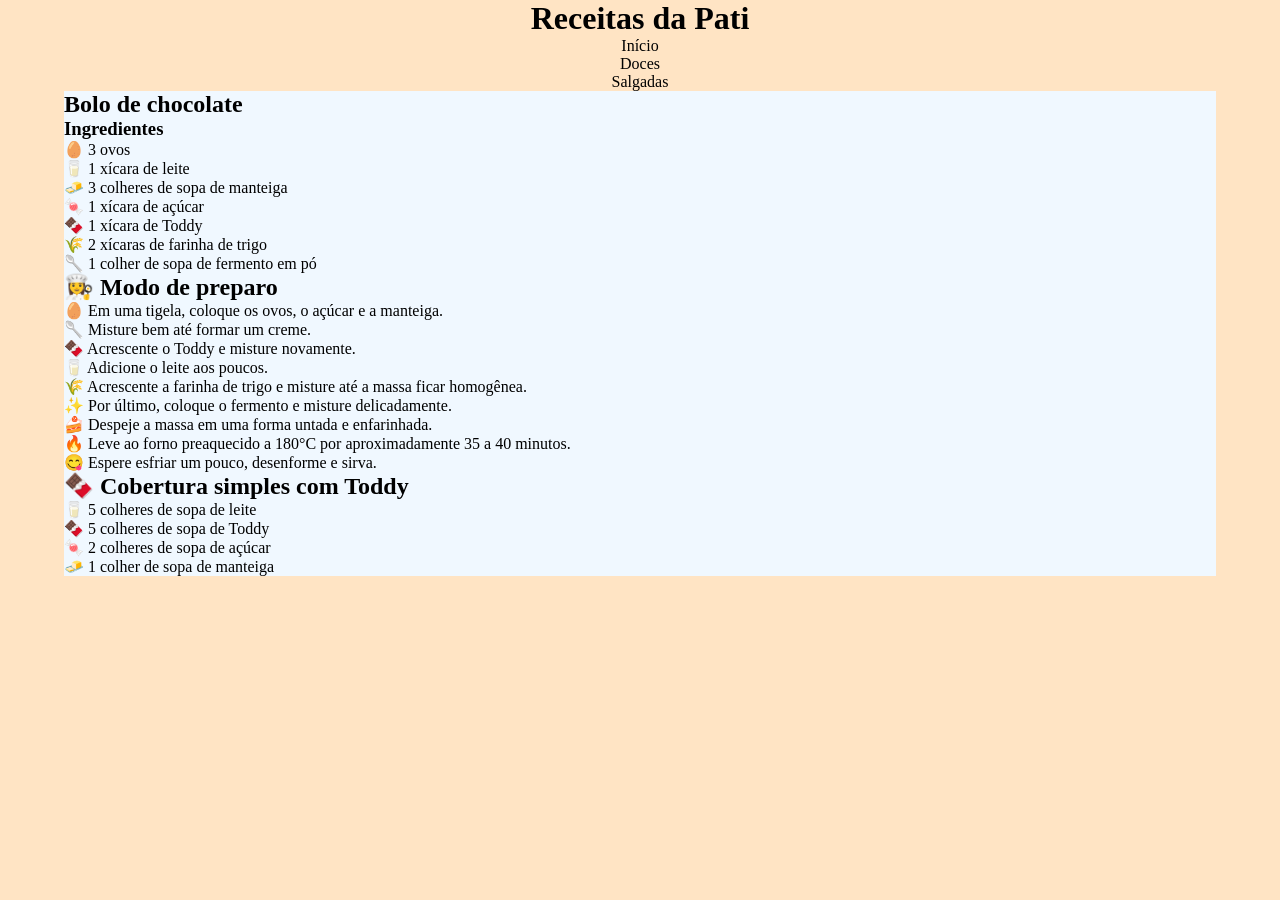
==== index.html @ f3326d0d "quer" ====
<!DOCTYPE html>
<html lang="en">
<head>
    <meta charset="UTF-8">
    <meta name="viewport" content="width=device-width, initial-scale=1.0">
    <link rel="stylesheet" href="estilo/style.css">
    <title>Receitas da Pati</title>
</head>
<body>
    <header>
        <h1>Receitas da Pati</h1>
        <menu>
            <ul>
                <li>Início</li>
                <li>Doces</li>
                <li>Salgadas</li>
            </ul>
        </menu>
    </header>
<main>
    <article>
        <h2> Bolo de chocolate</h2>
        <h3>Ingredientes</h3>
        <ul>
    <li>🥚 3 ovos</li>
    <li>🥛 1 xícara de leite</li>
    <li>🧈 3 colheres de sopa de manteiga</li>
    <li>🍬 1 xícara de açúcar</li>
    <li>🍫 1 xícara de Toddy</li>
    <li>🌾 2 xícaras de farinha de trigo</li>
    <li>🥄 1 colher de sopa de fermento em pó</li>
</ul>

<h2>👩‍🍳 Modo de preparo</h2>

<ol>
    <li>🥚 Em uma tigela, coloque os ovos, o açúcar e a manteiga.</li>
    
    <li>🥄 Misture bem até formar um creme.</li>
    
    <li>🍫 Acrescente o Toddy e misture novamente.</li>
    
    <li>🥛 Adicione o leite aos poucos.</li>
    
    <li>🌾 Acrescente a farinha de trigo e misture até a massa ficar homogênea.</li>
    
    <li>✨ Por último, coloque o fermento e misture delicadamente.</li>
    
    <li>🍰 Despeje a massa em uma forma untada e enfarinhada.</li>
    
    <li>🔥 Leve ao forno preaquecido a 180°C por aproximadamente 35 a 40 minutos.</li>
    
    <li>😋 Espere esfriar um pouco, desenforme e sirva.</li>
</ol>

<h2>🍫 Cobertura simples com Toddy</h2>

<ul>
    <li>🥛 5 colheres de sopa de leite</li>
    <li>🍫 5 colheres de sopa de Toddy</li>
    <li>🍬 2 colheres de sopa de açúcar</li>
    <li>🧈 1 colher de sopa de manteiga</li>
</ul>
    </article>
</main>

</body>
</html>
---- estilo/style.css ----
@charset "UTF-8";

*{
    margin: 0;
    padding: 0;
}

body, html{
    background-color: bisque;
}

header{
    text-align: center;
}

header h1 {
    font-family: ;
}

main {
    background-color: aliceblue;
    margin: auto;
    display: block;
    width: 90vw;
}

article li{
    list-style-type: none;
}
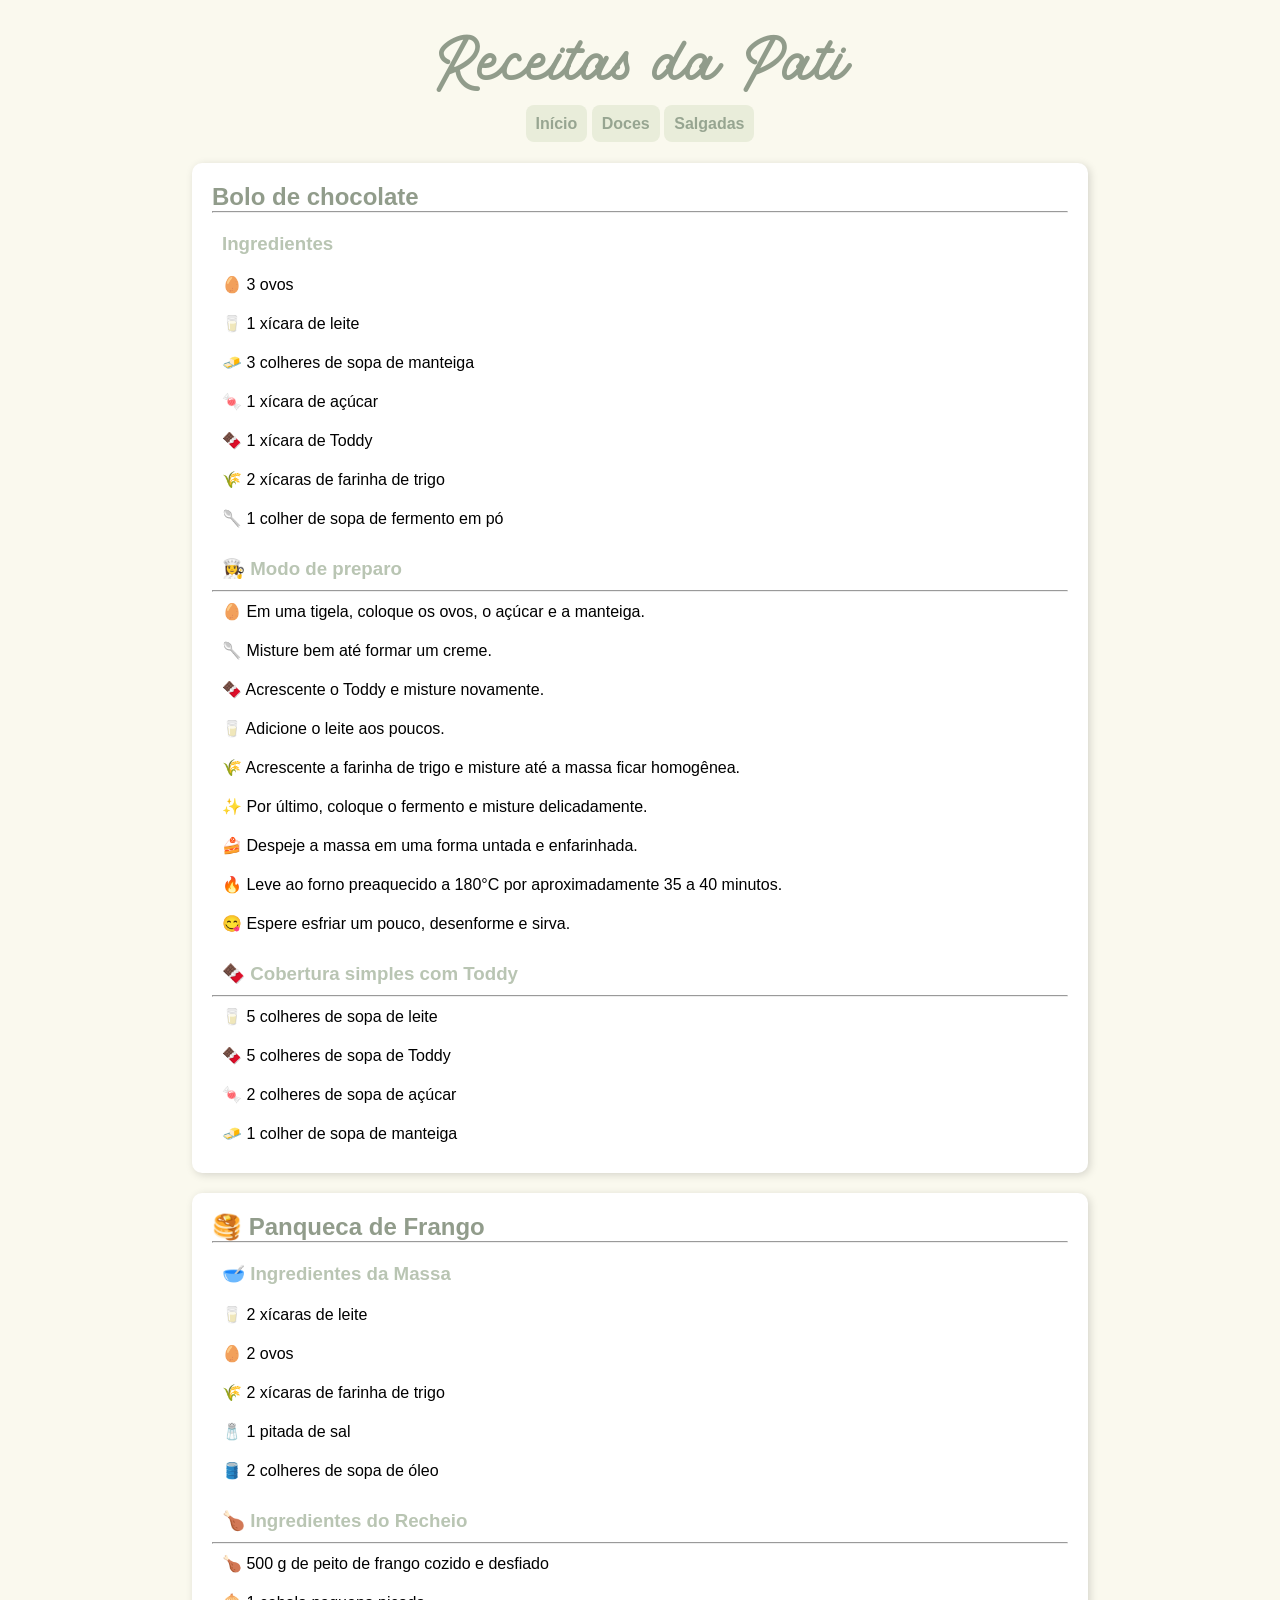
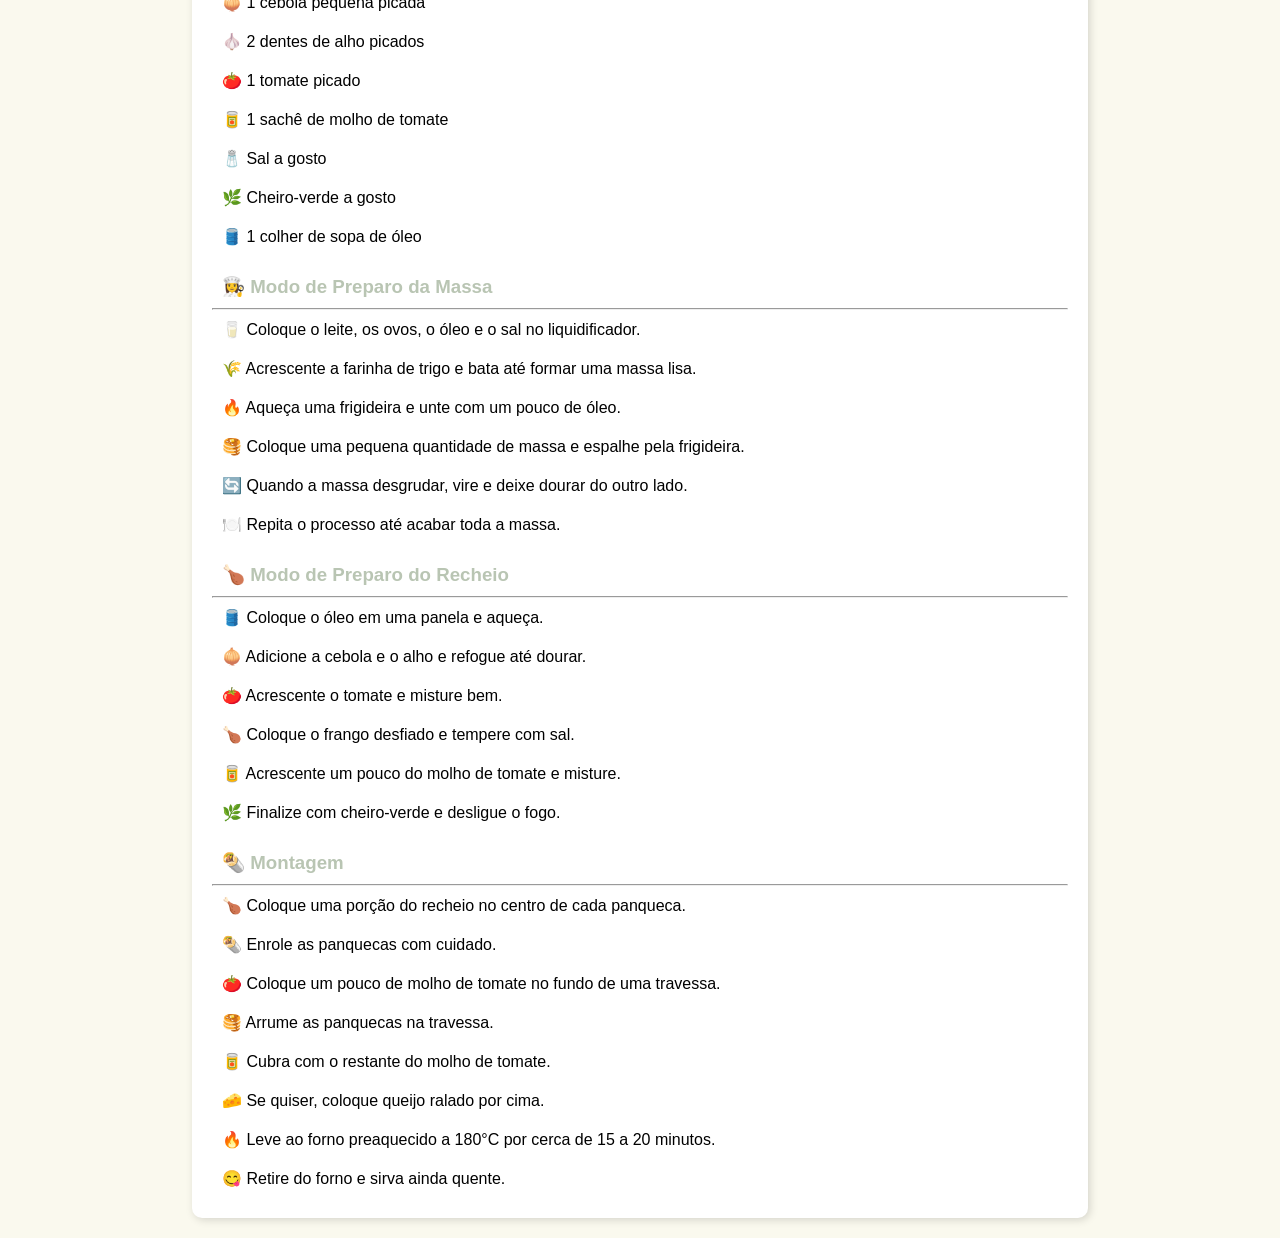
==== commit a86650d3: "sa" ====
--- a/index.html
+++ b/index.html
@@ -19,7 +19,8 @@
     </header>
 <main>
     <article>
-        <h2> Bolo de chocolate</h2>
+        <h1> Bolo de chocolate</h1>
+        <hr>
         <h3>Ingredientes</h3>
         <ul>
     <li>🥚 3 ovos</li>
@@ -31,8 +32,8 @@
     <li>🥄 1 colher de sopa de fermento em pó</li>
 </ul>
 
-<h2>👩‍🍳 Modo de preparo</h2>
-
+<h3>👩‍🍳 Modo de preparo</h3>
+<hr>
 <ol>
     <li>🥚 Em uma tigela, coloque os ovos, o açúcar e a manteiga.</li>
     
@@ -53,7 +54,8 @@
     <li>😋 Espere esfriar um pouco, desenforme e sirva.</li>
 </ol>
 
-<h2>🍫 Cobertura simples com Toddy</h2>
+<h3>🍫 Cobertura simples com Toddy</h3>
+<hr>
 
 <ul>
     <li>🥛 5 colheres de sopa de leite</li>
@@ -62,6 +64,85 @@
     <li>🧈 1 colher de sopa de manteiga</li>
 </ul>
     </article>
+
+    <article>
+        <h1>🥞 Panqueca de Frango</h1>
+<hr>
+<h3>🥣 Ingredientes da Massa</h3>
+
+<ul>
+    <li>🥛 2 xícaras de leite</li>
+    <li>🥚 2 ovos</li>
+    <li>🌾 2 xícaras de farinha de trigo</li>
+    <li>🧂 1 pitada de sal</li>
+    <li>🛢️ 2 colheres de sopa de óleo</li>
+</ul>
+
+<h3>🍗 Ingredientes do Recheio</h3>
+<hr>
+<ul>
+    <li>🍗 500 g de peito de frango cozido e desfiado</li>
+    <li>🧅 1 cebola pequena picada</li>
+    <li>🧄 2 dentes de alho picados</li>
+    <li>🍅 1 tomate picado</li>
+    <li>🥫 1 sachê de molho de tomate</li>
+    <li>🧂 Sal a gosto</li>
+    <li>🌿 Cheiro-verde a gosto</li>
+    <li>🛢️ 1 colher de sopa de óleo</li>
+</ul>
+
+<h3>👩‍🍳 Modo de Preparo da Massa</h3>
+<hr>
+<ol>
+    <li>🥛 Coloque o leite, os ovos, o óleo e o sal no liquidificador.</li>
+
+    <li>🌾 Acrescente a farinha de trigo e bata até formar uma massa lisa.</li>
+
+    <li>🔥 Aqueça uma frigideira e unte com um pouco de óleo.</li>
+
+    <li>🥞 Coloque uma pequena quantidade de massa e espalhe pela frigideira.</li>
+
+    <li>🔄 Quando a massa desgrudar, vire e deixe dourar do outro lado.</li>
+
+    <li>🍽️ Repita o processo até acabar toda a massa.</li>
+</ol>
+
+<h3>🍗 Modo de Preparo do Recheio</h3>
+<hr>
+<ol>
+    <li>🛢️ Coloque o óleo em uma panela e aqueça.</li>
+
+    <li>🧅 Adicione a cebola e o alho e refogue até dourar.</li>
+
+    <li>🍅 Acrescente o tomate e misture bem.</li>
+
+    <li>🍗 Coloque o frango desfiado e tempere com sal.</li>
+
+    <li>🥫 Acrescente um pouco do molho de tomate e misture.</li>
+
+    <li>🌿 Finalize com cheiro-verde e desligue o fogo.</li>
+</ol>
+
+<h3>🌯 Montagem</h3>
+<hr>
+<ol>
+    <li>🍗 Coloque uma porção do recheio no centro de cada panqueca.</li>
+
+    <li>🌯 Enrole as panquecas com cuidado.</li>
+
+    <li>🍅 Coloque um pouco de molho de tomate no fundo de uma travessa.</li>
+
+    <li>🥞 Arrume as panquecas na travessa.</li>
+
+    <li>🥫 Cubra com o restante do molho de tomate.</li>
+
+    <li>🧀 Se quiser, coloque queijo ralado por cima.</li>
+
+    <li>🔥 Leve ao forno preaquecido a 180°C por cerca de 15 a 20 minutos.</li>
+
+    <li>😋 Retire do forno e sirva ainda quente.</li>
+</ol>
+    </article>
 </main>
 
 </body>
--- a/estilo/style.css
+++ b/estilo/style.css
@@ -1,4 +1,9 @@
 @charset "UTF-8";
+
+@font-face {
+    font-family: 'SweetCandy';
+    src: url(/fonts/SweetCandy.ttf);
+}
 
 *{
     margin: 0;
@@ -6,7 +11,8 @@
 }
 
 body, html{
-    background-color: bisque;
+    background-color: #FAF9EE;
+    font-family: Arial, Helvetica, sans-serif;
 }
 
 header{
@@ -14,16 +20,53 @@
 }
 
 header h1 {
-    font-family: ;
+    font-family: 'SweetCandy';
+    font-size: 4em;
+    color: #919c8b;
+    font-weight: normal;
+    margin-top: 20px;
+}
+
+menu{
+    margin: 10px;
+    padding-bottom: 10px;
+}
+menu li{
+    display: inline;
+    border-radius: 8px;
+    color: #97a591;
+    font-weight: bold;
+    background-color: #d1dcc070;
+    padding: 10px;
 }
 
 main {
-    background-color: aliceblue;
     margin: auto;
     display: block;
-    width: 90vw;
+    width: 70vw;
+}
+
+main h1{
+    color: #919c8b;
 }
 
 article li{
     list-style-type: none;
-}+}
+
+article {
+    background-color: white;
+    padding: 20px;
+    margin: 20px 0;
+    border-radius: 10px;
+    box-shadow: 2px 2px 8px rgba(0, 0, 0, 0.15);
+}
+
+article h2, h3, li{
+    padding: 10px;
+}
+
+article h3 {
+    color: #b9c5b3;
+    margin-top: 10px;
+}
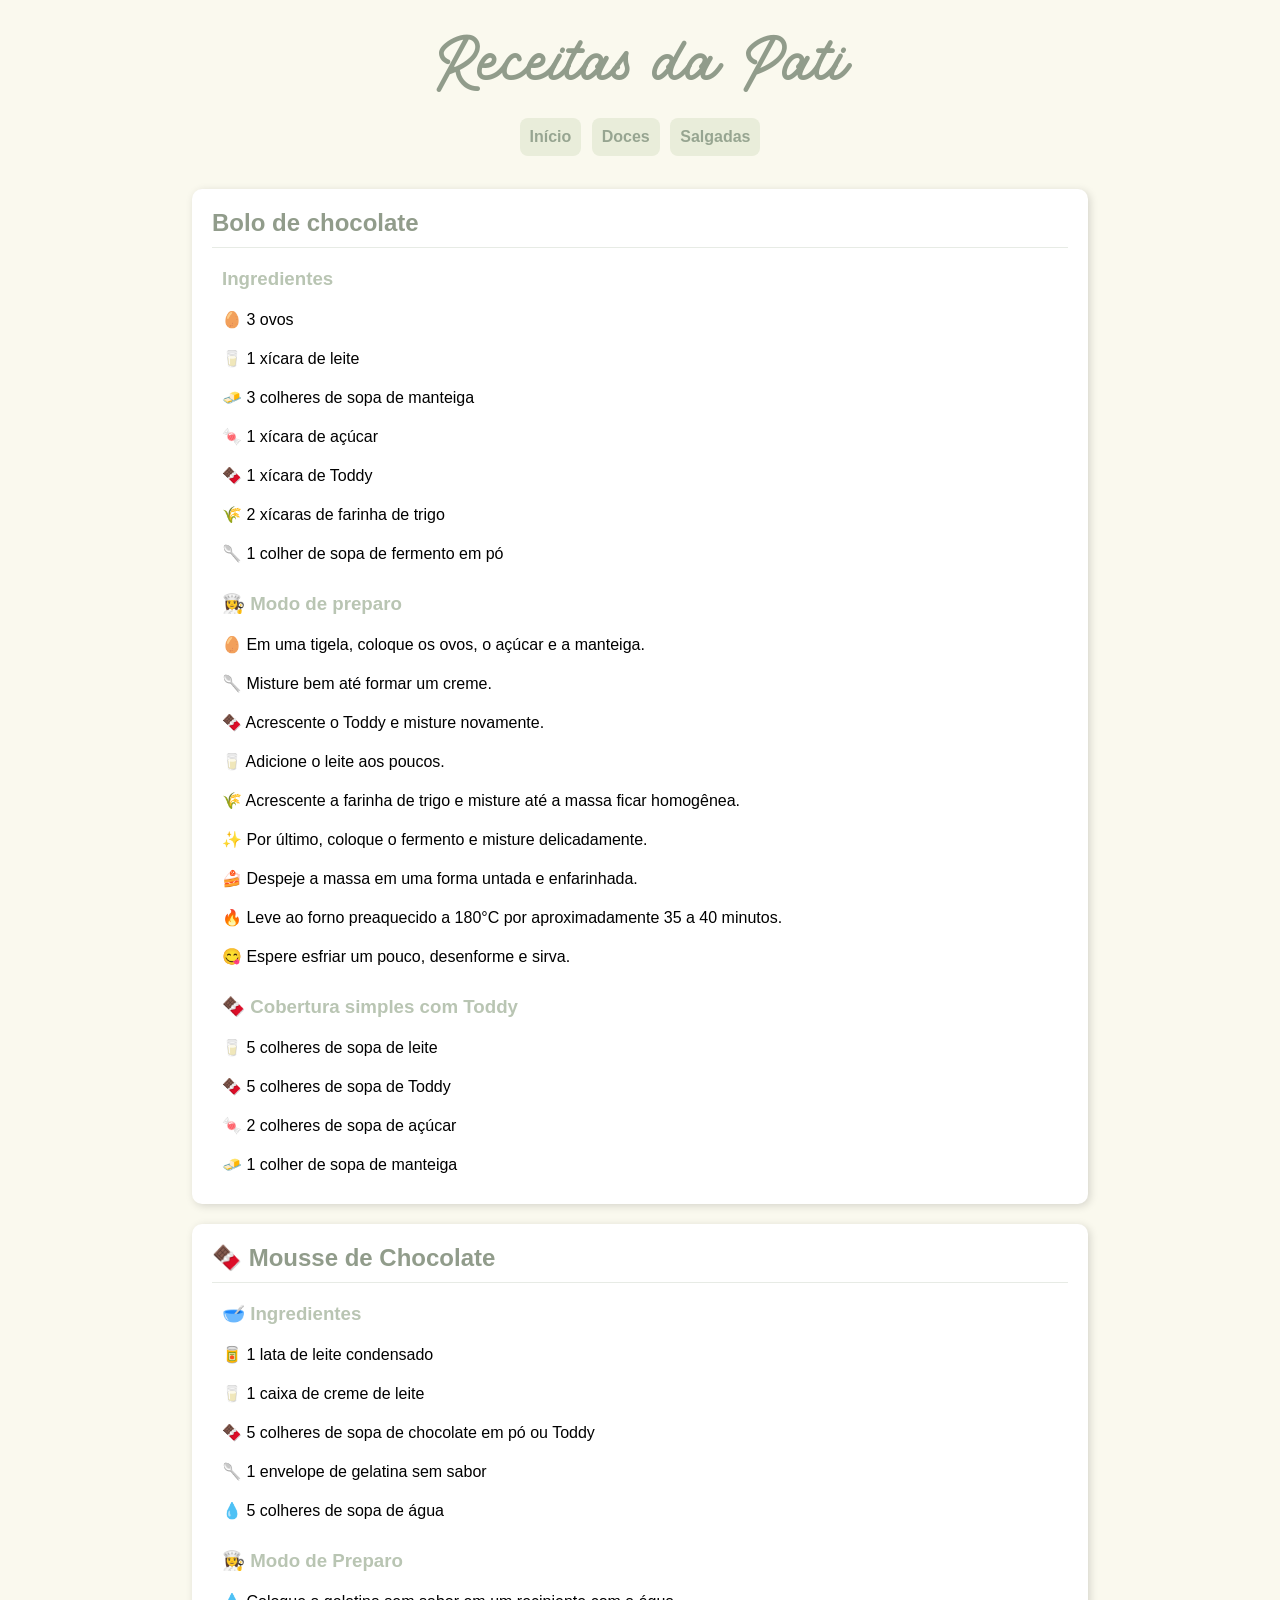
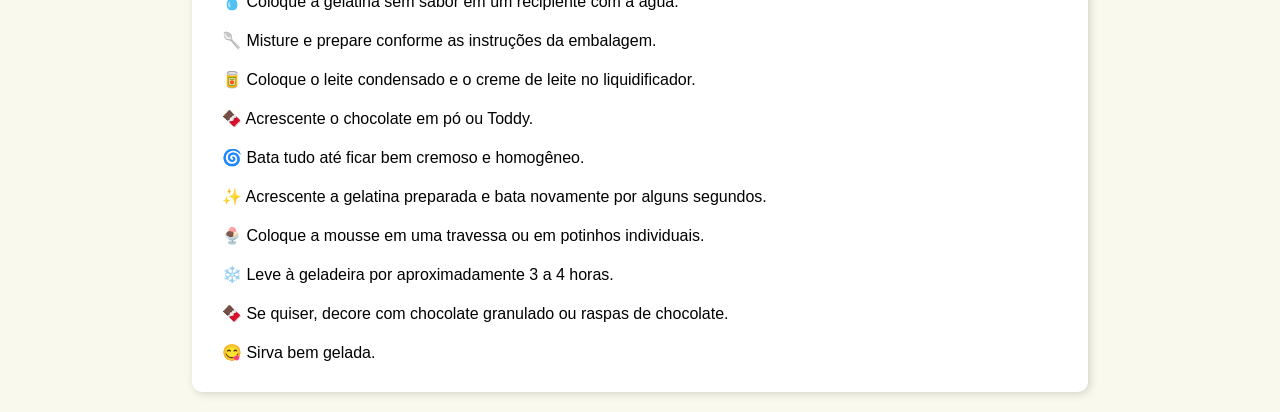
==== commit 88c0e43f: "blog" ====
--- a/index.html
+++ b/index.html
@@ -1,5 +1,5 @@
 <!DOCTYPE html>
-<html lang="en">
+<html lang="pt-BR">
 <head>
     <meta charset="UTF-8">
     <meta name="viewport" content="width=device-width, initial-scale=1.0">
@@ -11,16 +11,16 @@
         <h1>Receitas da Pati</h1>
         <menu>
             <ul>
-                <li>Início</li>
-                <li>Doces</li>
-                <li>Salgadas</li>
+                <li><a href="index.html">Início</a></li>
+                <li><a href="index.html">Doces</a></li>
+                <li><a href="salgadas.html">Salgadas</a></li>
             </ul>
         </menu>
     </header>
 <main>
     <article>
         <h1> Bolo de chocolate</h1>
-        <hr>
+        
         <h3>Ingredientes</h3>
         <ul>
     <li>🥚 3 ovos</li>
@@ -33,7 +33,7 @@
 </ul>
 
 <h3>👩‍🍳 Modo de preparo</h3>
-<hr>
+
 <ol>
     <li>🥚 Em uma tigela, coloque os ovos, o açúcar e a manteiga.</li>
     
@@ -55,7 +55,7 @@
 </ol>
 
 <h3>🍫 Cobertura simples com Toddy</h3>
-<hr>
+
 
 <ul>
     <li>🥛 5 colheres de sopa de leite</li>
@@ -66,81 +66,40 @@
     </article>
 
     <article>
-        <h1>🥞 Panqueca de Frango</h1>
-<hr>
-<h3>🥣 Ingredientes da Massa</h3>
+        <h1>🍫 Mousse de Chocolate</h1>
+
+<h3>🥣 Ingredientes</h3>
 
 <ul>
-    <li>🥛 2 xícaras de leite</li>
-    <li>🥚 2 ovos</li>
-    <li>🌾 2 xícaras de farinha de trigo</li>
-    <li>🧂 1 pitada de sal</li>
-    <li>🛢️ 2 colheres de sopa de óleo</li>
+    <li>🥫 1 lata de leite condensado</li>
+    <li>🥛 1 caixa de creme de leite</li>
+    <li>🍫 5 colheres de sopa de chocolate em pó ou Toddy</li>
+    <li>🥄 1 envelope de gelatina sem sabor</li>
+    <li>💧 5 colheres de sopa de água</li>
 </ul>
 
-<h3>🍗 Ingredientes do Recheio</h3>
-<hr>
-<ul>
-    <li>🍗 500 g de peito de frango cozido e desfiado</li>
-    <li>🧅 1 cebola pequena picada</li>
-    <li>🧄 2 dentes de alho picados</li>
-    <li>🍅 1 tomate picado</li>
-    <li>🥫 1 sachê de molho de tomate</li>
-    <li>🧂 Sal a gosto</li>
-    <li>🌿 Cheiro-verde a gosto</li>
-    <li>🛢️ 1 colher de sopa de óleo</li>
-</ul>
+<h3>👩‍🍳 Modo de Preparo</h3>
 
-<h3>👩‍🍳 Modo de Preparo da Massa</h3>
-<hr>
 <ol>
-    <li>🥛 Coloque o leite, os ovos, o óleo e o sal no liquidificador.</li>
+    <li>💧 Coloque a gelatina sem sabor em um recipiente com a água.</li>
 
-    <li>🌾 Acrescente a farinha de trigo e bata até formar uma massa lisa.</li>
+    <li>🥄 Misture e prepare conforme as instruções da embalagem.</li>
 
-    <li>🔥 Aqueça uma frigideira e unte com um pouco de óleo.</li>
+    <li>🥫 Coloque o leite condensado e o creme de leite no liquidificador.</li>
 
-    <li>🥞 Coloque uma pequena quantidade de massa e espalhe pela frigideira.</li>
+    <li>🍫 Acrescente o chocolate em pó ou Toddy.</li>
 
-    <li>🔄 Quando a massa desgrudar, vire e deixe dourar do outro lado.</li>
+    <li>🌀 Bata tudo até ficar bem cremoso e homogêneo.</li>
 
-    <li>🍽️ Repita o processo até acabar toda a massa.</li>
-</ol>
+    <li>✨ Acrescente a gelatina preparada e bata novamente por alguns segundos.</li>
 
-<h3>🍗 Modo de Preparo do Recheio</h3>
-<hr>
-<ol>
-    <li>🛢️ Coloque o óleo em uma panela e aqueça.</li>
+    <li>🍨 Coloque a mousse em uma travessa ou em potinhos individuais.</li>
 
-    <li>🧅 Adicione a cebola e o alho e refogue até dourar.</li>
+    <li>❄️ Leve à geladeira por aproximadamente 3 a 4 horas.</li>
 
-    <li>🍅 Acrescente o tomate e misture bem.</li>
+    <li>🍫 Se quiser, decore com chocolate granulado ou raspas de chocolate.</li>
 
-    <li>🍗 Coloque o frango desfiado e tempere com sal.</li>
-
-    <li>🥫 Acrescente um pouco do molho de tomate e misture.</li>
-
-    <li>🌿 Finalize com cheiro-verde e desligue o fogo.</li>
-</ol>
-
-<h3>🌯 Montagem</h3>
-<hr>
-<ol>
-    <li>🍗 Coloque uma porção do recheio no centro de cada panqueca.</li>
-
-    <li>🌯 Enrole as panquecas com cuidado.</li>
-
-    <li>🍅 Coloque um pouco de molho de tomate no fundo de uma travessa.</li>
-
-    <li>🥞 Arrume as panquecas na travessa.</li>
-
-    <li>🥫 Cubra com o restante do molho de tomate.</li>
-
-    <li>🧀 Se quiser, coloque queijo ralado por cima.</li>
-
-    <li>🔥 Leve ao forno preaquecido a 180°C por cerca de 15 a 20 minutos.</li>
-
-    <li>😋 Retire do forno e sirva ainda quente.</li>
+    <li>😋 Sirva bem gelada.</li>
 </ol>
     </article>
 </main>
--- a/estilo/style.css
+++ b/estilo/style.css
@@ -2,20 +2,22 @@
 
 @font-face {
     font-family: 'SweetCandy';
-    src: url(/fonts/SweetCandy.ttf);
+    src: url('../fonts/SweetCandy.ttf') format('truetype');
 }
 
-*{
+* {
     margin: 0;
     padding: 0;
+    box-sizing: border-box;
 }
 
-body, html{
+body,
+html {
     background-color: #FAF9EE;
     font-family: Arial, Helvetica, sans-serif;
 }
 
-header{
+header {
     text-align: center;
 }
 
@@ -27,18 +29,49 @@
     margin-top: 20px;
 }
 
-menu{
+/* MENU */
+
+menu {
     margin: 10px;
     padding-bottom: 10px;
 }
-menu li{
-    display: inline;
+
+menu ul {
+    padding: 0;
+}
+
+menu li {
+    display: inline-block;
     border-radius: 8px;
-    color: #97a591;
     font-weight: bold;
     background-color: #d1dcc070;
     padding: 10px;
+    margin: 3px;
+     color: #97a591;
 }
+
+menu li a {
+    text-decoration: none;
+    color: #97a591;
+}
+
+menu li a:link {
+    color: #97a591;
+}
+
+menu li a:visited {
+    color: #97a591;
+}
+
+menu li a:hover {
+    color: #6f806b;
+}
+
+menu li a:active {
+    color: #97a591;
+}
+
+/* CONTEÚDO PRINCIPAL */
 
 main {
     margin: auto;
@@ -46,13 +79,11 @@
     width: 70vw;
 }
 
-main h1{
+main h1 {
     color: #919c8b;
 }
 
-article li{
-    list-style-type: none;
-}
+/* RECEITAS */
 
 article {
     background-color: white;
@@ -62,11 +93,22 @@
     box-shadow: 2px 2px 8px rgba(0, 0, 0, 0.15);
 }
 
-article h2, h3, li{
-    padding: 10px;
+article h1 {
+    border-bottom: 1px solid #274b171c;
+    padding-bottom: 10px;
 }
 
 article h3 {
     color: #b9c5b3;
     margin-top: 10px;
 }
+
+article h2,
+article h3,
+article li {
+    padding: 10px;
+}
+
+article li {
+    list-style-type: none;
+}
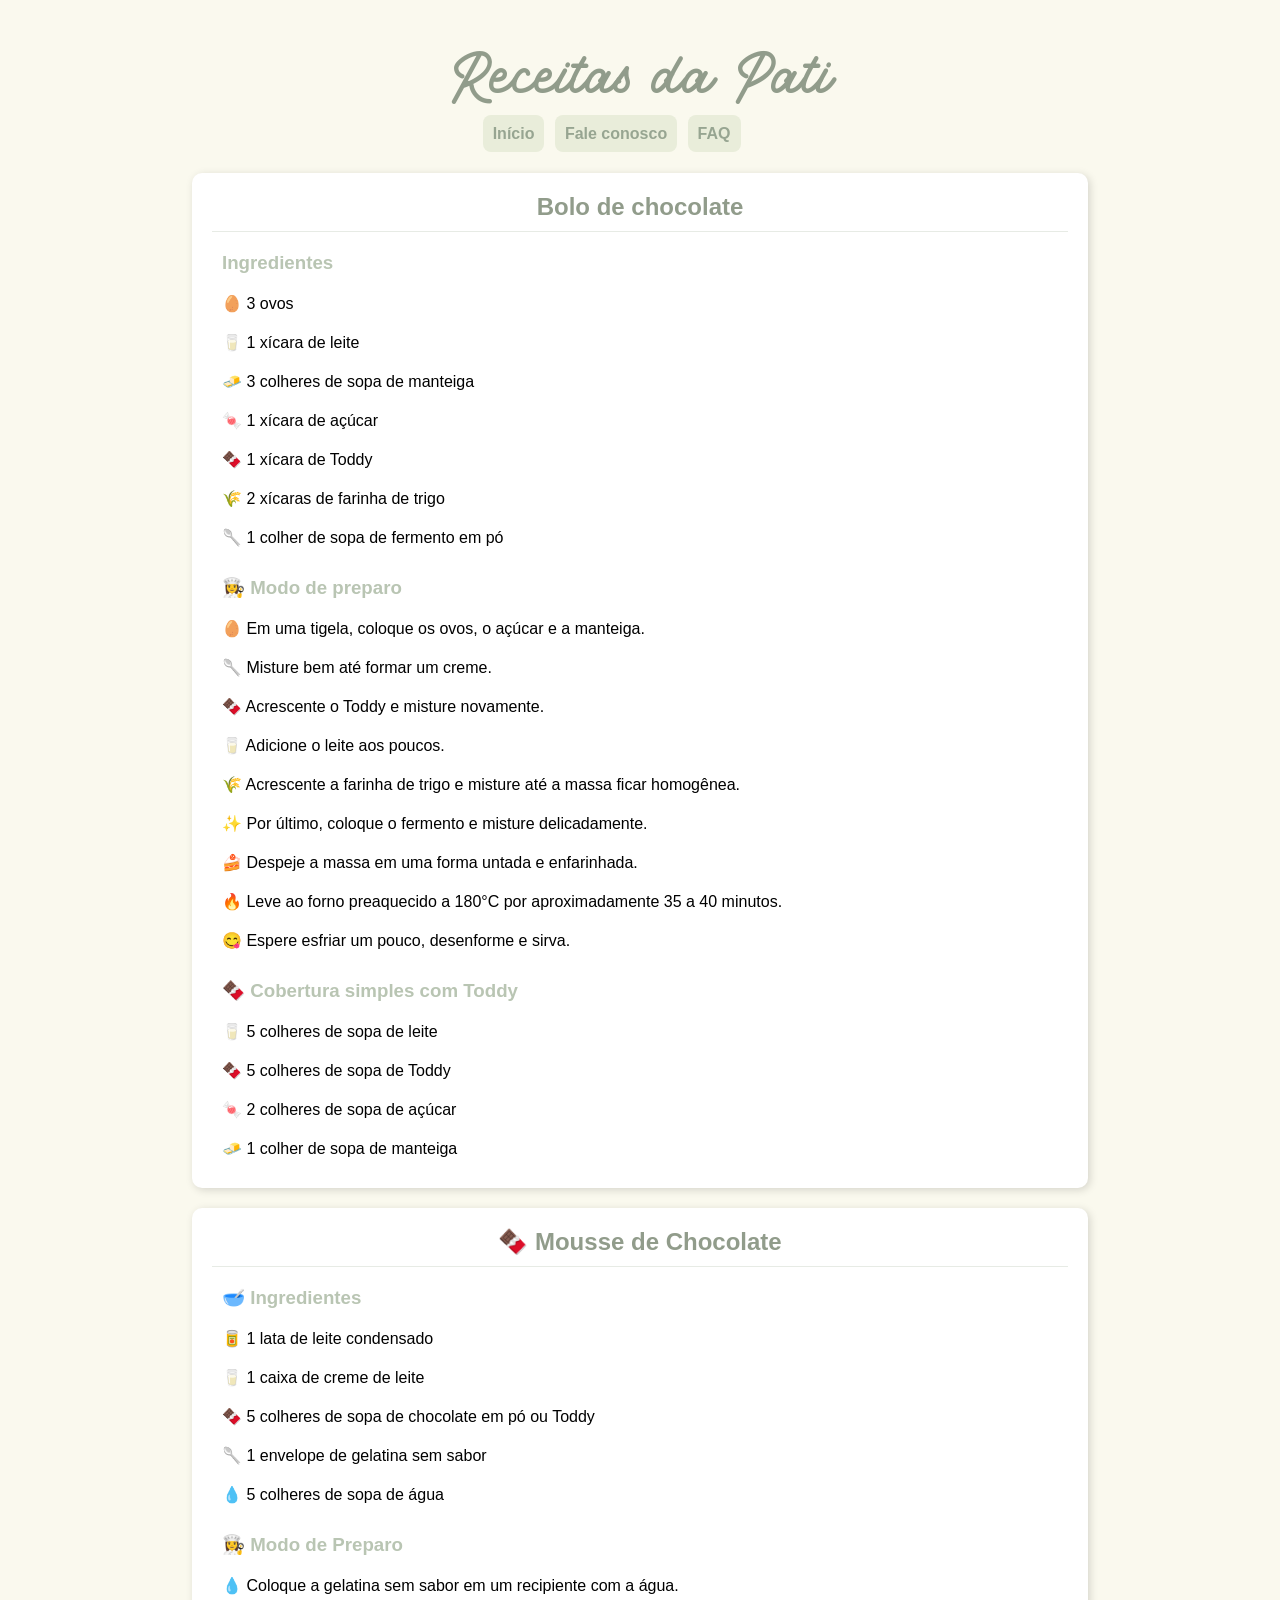
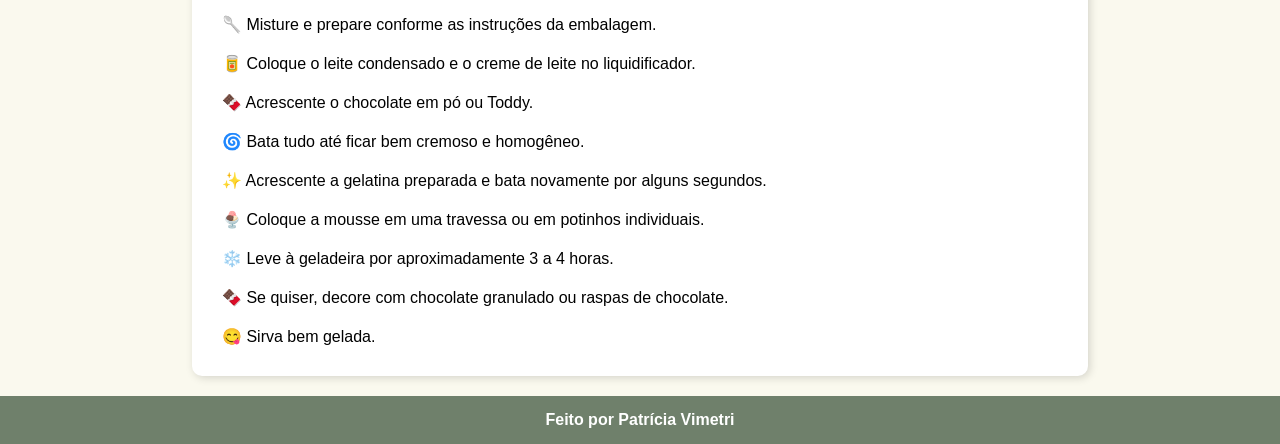
==== commit ac4cc91b: "atualizações" ====
--- a/index.html
+++ b/index.html
@@ -3,17 +3,23 @@
 <head>
     <meta charset="UTF-8">
     <meta name="viewport" content="width=device-width, initial-scale=1.0">
+         <link rel="stylesheet" href="https://fonts.googleapis.com/css2?family=Material+Symbols+Outlined:opsz,wght,FILL,GRAD@20..48,100..700,0..1,-50..200&icon_names=menu" />
     <link rel="stylesheet" href="estilo/style.css">
+    <link rel="stylesheet" href="estilo/mediaqueries.css">
+
     <title>Receitas da Pati</title>
 </head>
-<body>
+<body onresize="mudouTamanho()">
     <header>
         <h1>Receitas da Pati</h1>
-        <menu>
+         <span class="material-symbols-outlined" onclick="menuclick()">
+menu
+</span>
+        <menu id="itens">
             <ul>
                 <li><a href="index.html">Início</a></li>
-                <li><a href="index.html">Doces</a></li>
-                <li><a href="salgadas.html">Salgadas</a></li>
+                <li><a href="#">Fale conosco</a></li>
+                <li><a href="#">FAQ</a></li>
             </ul>
         </menu>
     </header>
@@ -104,5 +110,25 @@
     </article>
 </main>
 
+<footer>
+    <p>Feito por Patrícia Vimetri</p>
+</footer>
+ <script>
+    function menuclick(){
+        if (itens.style.display == 'block'){
+            itens.style.display = 'none';
+        } else {
+            itens.style.display = 'block';
+        }
+    }
+
+    function mudouTamanho(){
+        if(window.innerWidth >= 768){
+            itens.style.display = 'block';
+        } else {
+            itens.style.display ='none';
+        }
+    }
+ </script>
 </body>
 </html>
--- a/estilo/style.css
+++ b/estilo/style.css
@@ -15,6 +15,7 @@
 html {
     background-color: #FAF9EE;
     font-family: Arial, Helvetica, sans-serif;
+
 }
 
 header {
@@ -23,17 +24,23 @@
 
 header h1 {
     font-family: 'SweetCandy';
-    font-size: 4em;
+    font-size: 3.7em;
     color: #919c8b;
     font-weight: normal;
-    margin-top: 20px;
+    padding-top: 50px;
+    line-height: .9;
 }
+
 
 /* MENU */
 
 menu {
+    display: none;
     margin: 10px;
     padding-bottom: 10px;
+    width: 94%;
+    cursor: pointer;
+
 }
 
 menu ul {
@@ -41,13 +48,13 @@
 }
 
 menu li {
-    display: inline-block;
     border-radius: 8px;
     font-weight: bold;
     background-color: #d1dcc070;
     padding: 10px;
     margin: 3px;
      color: #97a591;
+    list-style-type: none;
 }
 
 menu li a {
@@ -71,16 +78,22 @@
     color: #97a591;
 }
 
+.material-symbols-outlined{
+    display: block;
+    color: #6f806b; 
+  }
+
 /* CONTEÚDO PRINCIPAL */
 
 main {
     margin: auto;
     display: block;
-    width: 70vw;
+    width: 80vw;
 }
 
 main h1 {
     color: #919c8b;
+    text-align: center;
 }
 
 /* RECEITAS */
@@ -111,4 +124,13 @@
 
 article li {
     list-style-type: none;
-}+  font-size: 1em;
+}
+
+footer{
+    color: white;
+    font-weight: bold;
+    background-color: #6f806b;
+    padding: 15px;
+    text-align: center;
+}
--- a/estilo/mediaqueries.css
+++ b/estilo/mediaqueries.css
@@ -0,0 +1,23 @@
+@charset "UTF-8";
+
+@media screen and (min-width: 768px) {
+    main {
+        width: 70vw;
+    }
+
+    header h1 {
+        padding-bottom: 12px;
+    }
+
+
+    menu {
+        display: block;
+    }
+    menu li{
+        display: inline;
+    }
+    .material-symbols-outlined{
+        display: none;
+    }
+
+}
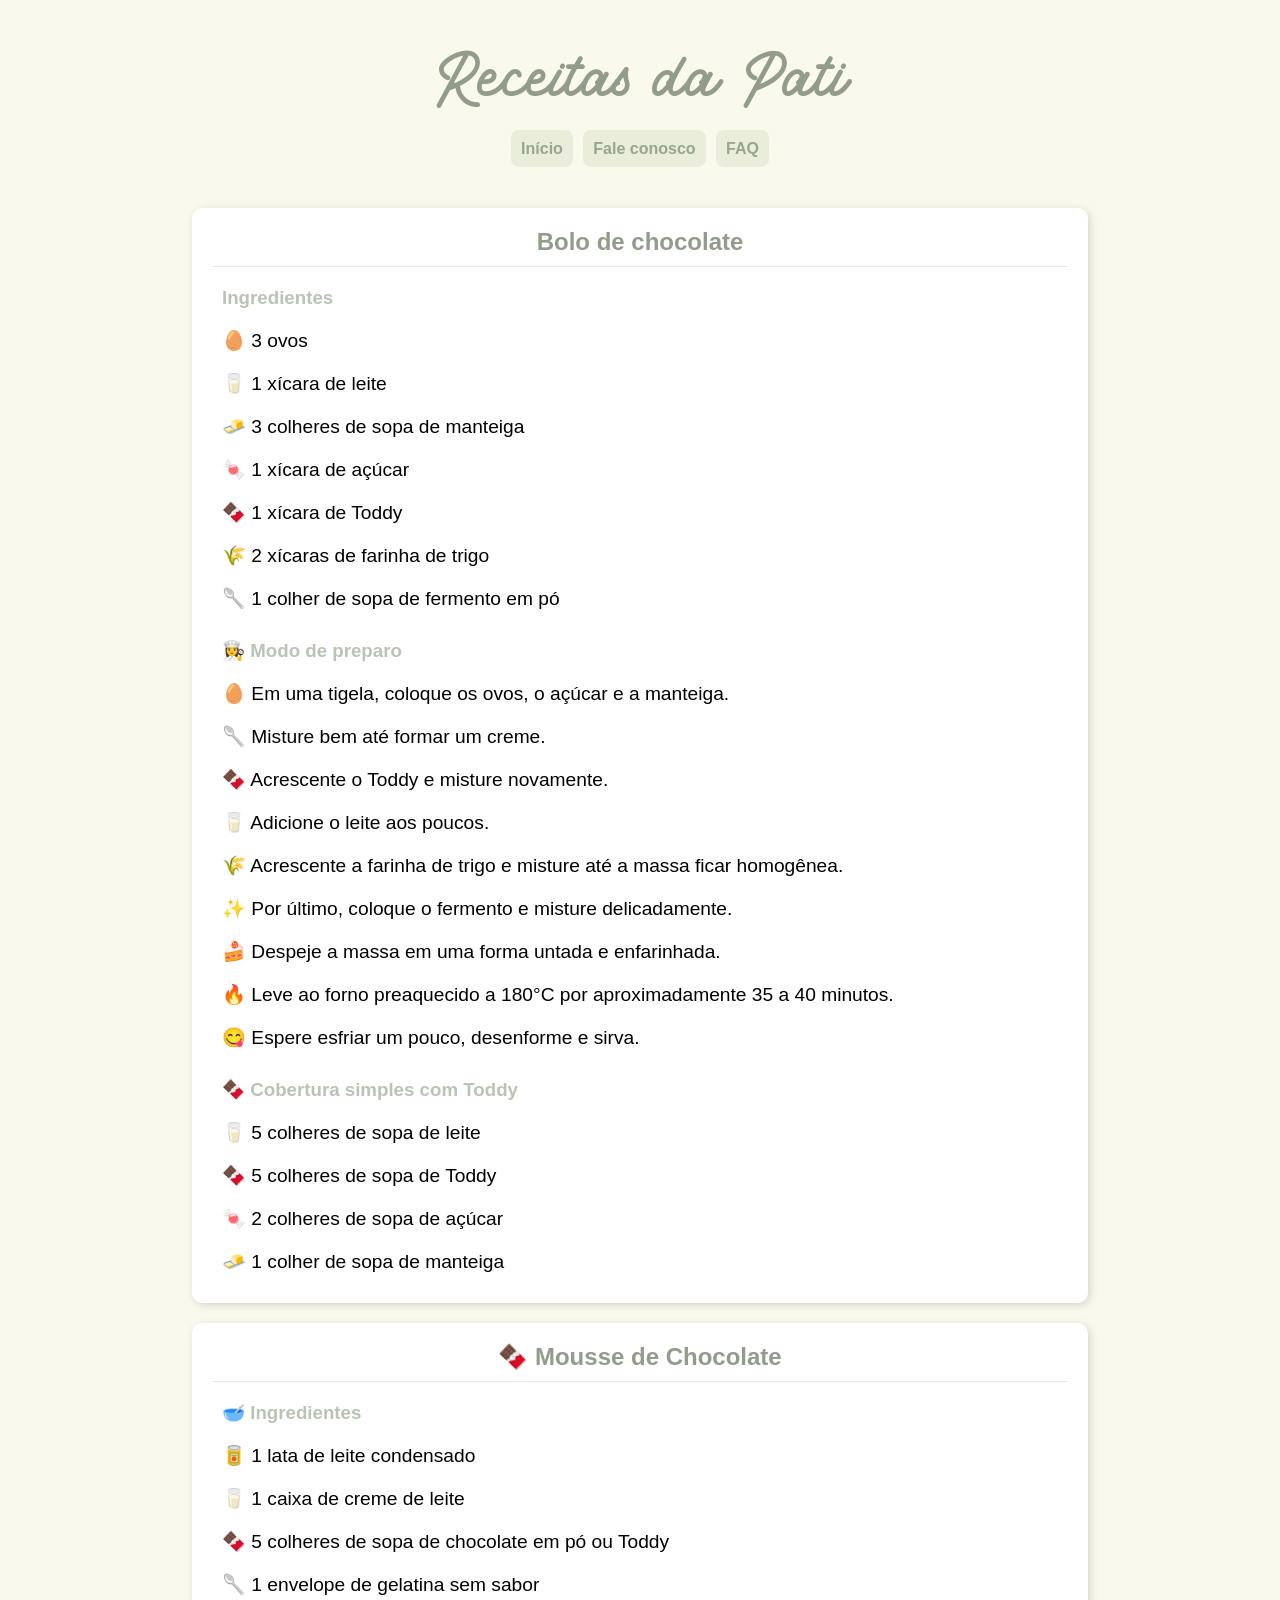
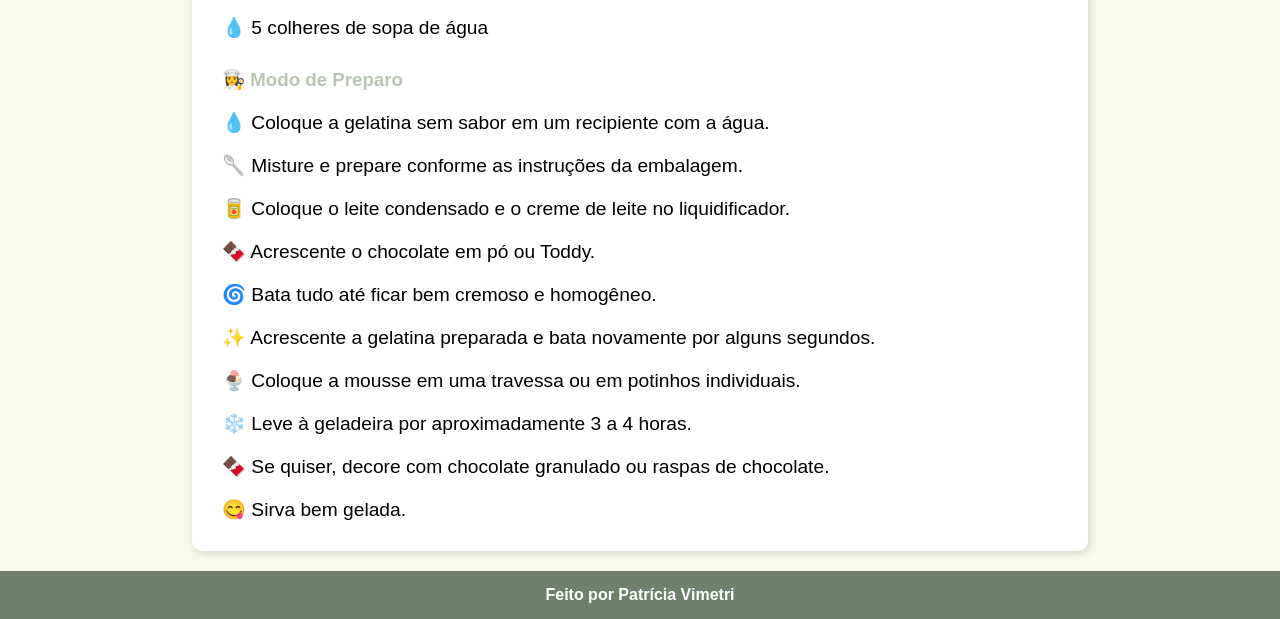
==== commit 327ef178: "favicon" ====
--- a/index.html
+++ b/index.html
@@ -6,6 +6,7 @@
          <link rel="stylesheet" href="https://fonts.googleapis.com/css2?family=Material+Symbols+Outlined:opsz,wght,FILL,GRAD@20..48,100..700,0..1,-50..200&icon_names=menu" />
     <link rel="stylesheet" href="estilo/style.css">
     <link rel="stylesheet" href="estilo/mediaqueries.css">
+    <link rel="shortcut icon" href="estilo/favicon.png" type="image/x-icon">
 
     <title>Receitas da Pati</title>
 </head>
--- a/estilo/style.css
+++ b/estilo/style.css
@@ -15,7 +15,14 @@
 html {
     background-color: #FAF9EE;
     font-family: Arial, Helvetica, sans-serif;
+      height: 100%;
+  margin: 0;
 
+}
+
+body{
+      display: grid;
+  grid-template-rows: auto 1fr auto; 
 }
 
 header {
@@ -24,7 +31,8 @@
 
 header h1 {
     font-family: 'SweetCandy';
-    font-size: 3.7em;
+    font-size: 4em;
+    text-align: center;
     color: #919c8b;
     font-weight: normal;
     padding-top: 50px;
@@ -36,9 +44,8 @@
 
 menu {
     display: none;
-    margin: 10px;
+    margin: 20px;
     padding-bottom: 10px;
-    width: 94%;
     cursor: pointer;
 
 }
@@ -79,6 +86,7 @@
 }
 
 .material-symbols-outlined{
+    margin-top: 20px;
     display: block;
     color: #6f806b; 
   }
@@ -124,7 +132,7 @@
 
 article li {
     list-style-type: none;
-  font-size: 1em;
+  font-size: 1.2em;
 }
 
 footer{
